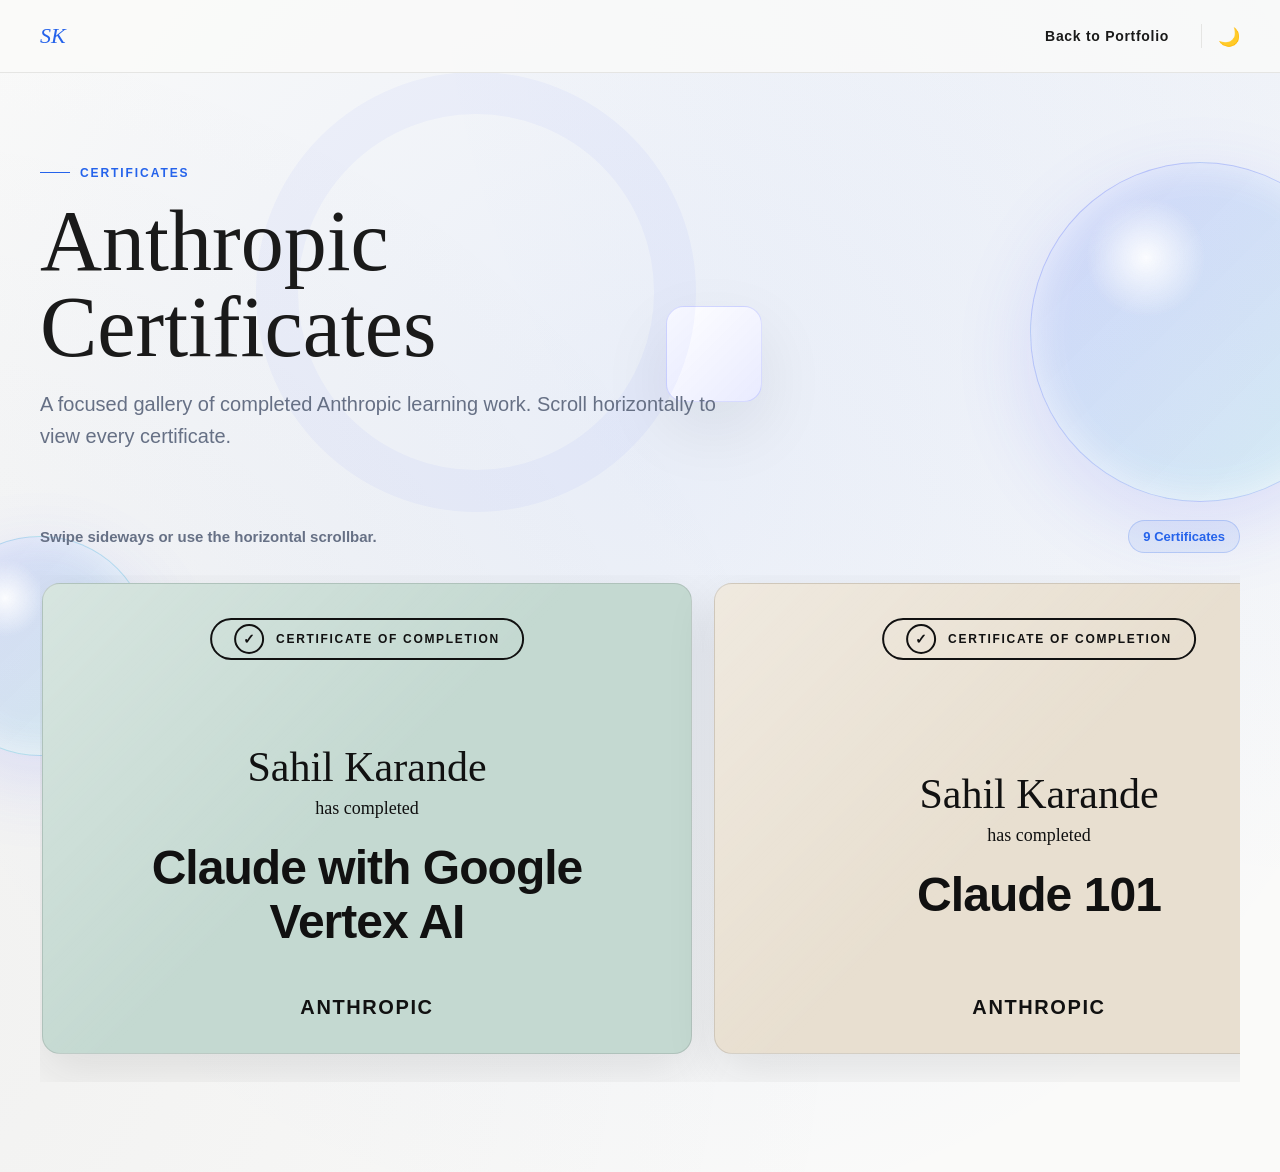
==== certificates.html @ 3f669807 "Initial commit - Portfolio with Dark Mode and Ambient Animations" ====
<!DOCTYPE html>
<html lang="en">
<head>
  <meta charset="UTF-8">
  <meta name="viewport" content="width=device-width, initial-scale=1.0">
  <title>Sahil Karande | Certificates</title>
  <link rel="stylesheet" href="animations.css">
  <style>
    :root {
      --accent: #2563EB;
      --accent-hover: #1d4ed8;
      --background: #fafaf9;
      --surface: #ffffff;
      --surface-strong: #ffffff;
      --border-color: #e5e5e3;
      --border: 1px solid var(--border-color);
      --text-primary: #1a1a1a;
      --text-muted: #667085;
      --radius: 18px;
    }

    [data-theme="dark"] {
      --background: #0b0f19;
      --surface: #121826;
      --surface-strong: #171f31;
      --border-color: #293248;
      --border: 1px solid var(--border-color);
      --text-primary: #f4f7fb;
      --text-muted: #a4adbd;
      --accent: #8b9bff;
      --accent-hover: #b8c1ff;
      --shadow-soft: 0 24px 70px rgba(0, 0, 0, 0.32);
    }
    
    * {
      box-sizing: border-box;
      margin: 0;
      padding: 0;
    }

    html {
      scroll-behavior: smooth;
      scrollbar-color: rgba(37, 99, 235, 0.45) transparent;
    }

    body {
      min-height: 100vh;
      color: var(--text-primary);
      font-family: "Helvetica Neue", Helvetica, Arial, sans-serif;
      overflow-x: hidden;
      -webkit-font-smoothing: antialiased;
    }

    body::before {
      position: fixed;
      inset: -50%;
      z-index: -2;
      background-color: var(--background);
      background-image: 
        radial-gradient(circle at 50% 50%, rgba(37, 99, 235, 0.08) 0%, transparent 50%),
        radial-gradient(circle at 80% 20%, rgba(37, 99, 235, 0.06) 0%, transparent 40%),
        radial-gradient(circle at 20% 80%, rgba(26, 26, 26, 0.04) 0%, transparent 40%);
      background-size: 100% 100%;
      content: "";
      animation: softOrbDrift 25s ease-in-out infinite alternate;
      transform-origin: center;
    }

    @keyframes softOrbDrift {
      0%   { transform: rotate(0deg) scale(1); }
      50%  { transform: rotate(180deg) scale(1.1); }
      100% { transform: rotate(360deg) scale(1); }
    }

    a {
      color: inherit;
      text-decoration: none;
    }

    .container {
      width: 100%;
      max-width: 1600px;
      margin: 0 auto;
      padding: 0 40px;
    }

    .page-nav {
      position: sticky;
      top: 0;
      z-index: 5;
      border-bottom: var(--border);
      background: rgba(250, 250, 249, 0.8);
      
      -webkit-
    }

    .nav-inner {
      display: flex;
      align-items: center;
      justify-content: space-between;
      min-height: 72px;
    }

    .logo {
      color: var(--accent);
      font-family: Georgia, "Times New Roman", serif;
      font-size: 22px;
      font-style: italic;
    }

    .back-link {
      color: var(--text-primary);
      font-size: 14px;
      font-weight: 800;
      letter-spacing: 0.05em;
    }

    .hero {
      padding: 86px 0 46px;
    }

    .label {
      display: inline-flex;
      align-items: center;
      gap: 10px;
      margin-bottom: 18px;
      color: var(--accent);
      font-size: 12px;
      font-weight: 900;
      letter-spacing: 0.16em;
      text-transform: uppercase;
    }

    .label::before {
      width: 30px;
      height: 1px;
      background: currentColor;
      content: "";
    }

    h1 {
      max-width: 760px;
      margin-bottom: 18px;
      font-family: Georgia, "Times New Roman", serif;
      font-size: clamp(44px, 7vw, 86px);
      font-weight: 400;
      line-height: 1;
    }

    .intro {
      max-width: 720px;
      color: var(--text-muted);
      font-size: 20px;
      line-height: 1.6;
    }

    .gallery-shell {
      padding: 22px 0 90px;
    }

    .gallery-top {
      display: flex;
      align-items: center;
      justify-content: space-between;
      gap: 18px;
      margin-bottom: 22px;
    }

    .gallery-top p {
      color: var(--text-muted);
      font-size: 15px;
      font-weight: 700;
    }

    .count {
      padding: 8px 14px;
      border: 1px solid rgba(37, 99, 235, 0.22);
      border-radius: 999px;
      background: rgba(37, 99, 235, 0.08);
      color: var(--accent);
      font-size: 13px;
      font-weight: 900;
      white-space: nowrap;
    }

    .certificate-track {
      display: flex;
      gap: 22px;
      overflow-x: auto;
      padding: 8px 2px 28px;
      scroll-behavior: smooth;
      scroll-padding: 40px;
      scroll-snap-type: x mandatory;
      scrollbar-color: rgba(37, 99, 235, 0.48) rgba(37, 99, 235, 0.08);
      scrollbar-width: thin;
      will-change: scroll-position;
    }

    .certificate-track::-webkit-scrollbar {
      height: 12px;
    }

    .certificate-track::-webkit-scrollbar-track {
      border-radius: 999px;
      background: rgba(37, 99, 235, 0.08);
    }

    .certificate-track::-webkit-scrollbar-thumb {
      border: 3px solid rgba(250, 250, 249, 0.95);
      border-radius: 999px;
      background: rgba(37, 99, 235, 0.52);
      background-clip: padding-box;
    }

    .certificate-page {
      position: relative;
      display: grid;
      flex: 0 0 min(650px, 82vw);
      aspect-ratio: 1.38 / 1;
      align-content: center;
      justify-items: center;
      padding: 42px;
      border: 1px solid rgba(26, 26, 26, 0.12);
      border-radius: var(--radius);
      background:
        linear-gradient(135deg, rgba(255, 255, 255, 0.32), transparent 48%),
        var(--cert-bg, #c4d9d1);
      box-shadow: 0 18px 50px rgba(26, 26, 26, 0.1);
      scroll-snap-align: center;
      overflow: hidden;
      transform: translateZ(0);
      transition: box-shadow 0.2s ease, transform 0.2s ease;
    }

    .certificate-page:hover {
      box-shadow: 0 26px 70px rgba(26, 26, 26, 0.14);
      transform: translateY(-3px) translateZ(0);
    }

    .certificate-badge {
      position: absolute;
      top: 34px;
      left: 50%;
      display: inline-flex;
      align-items: center;
      gap: 12px;
      min-height: 42px;
      padding: 0 22px;
      border: 2px solid #111;
      border-radius: 999px;
      color: #111;
      font-size: 12px;
      font-weight: 900;
      letter-spacing: 0.14em;
      text-transform: uppercase;
      transform: translateX(-50%);
      white-space: nowrap;
    }

    .certificate-badge::before {
      display: grid;
      width: 26px;
      height: 26px;
      place-items: center;
      border: 2px solid #111;
      border-radius: 50%;
      content: "✓";
      font-size: 14px;
      letter-spacing: 0;
    }

    .certificate-person {
      margin: 58px 0 10px;
      color: #111;
      font-family: Georgia, "Times New Roman", serif;
      font-size: clamp(28px, 4vw, 42px);
      line-height: 1;
    }

    .certificate-completed {
      margin-bottom: 22px;
      color: #111;
      font-family: Georgia, "Times New Roman", serif;
      font-size: 18px;
    }

    .certificate-title {
      max-width: 560px;
      color: #111;
      font-size: clamp(28px, 4vw, 48px);
      font-weight: 900;
      letter-spacing: -0.02em;
      line-height: 1.12;
      text-align: center;
    }

    .certificate-footer {
      position: absolute;
      right: 0;
      bottom: 34px;
      left: 0;
      color: #111;
      font-size: 20px;
      font-weight: 900;
      letter-spacing: 0.08em;
      text-align: center;
      text-transform: uppercase;
    }

    /* Force dark text for certificate content even in dark mode */
    [data-theme="dark"] .certificate-page,
    [data-theme="dark"] .certificate-page p,
    [data-theme="dark"] .certificate-page h2,
    [data-theme="dark"] .certificate-page span,
    [data-theme="dark"] .certificate-page div {
      color: #111 !important;
    }

    @media (max-width: 620px) {
      .container {
        padding: 0 22px;
      }

      .hero {
        padding-top: 56px;
      }

      .gallery-top {
        align-items: flex-start;
        flex-direction: column;
      }

      .certificate-page {
        flex-basis: 86vw;
        aspect-ratio: 1.16 / 1;
        padding: 24px;
      }

      .certificate-badge {
        top: 22px;
        max-width: calc(100% - 28px);
        min-height: 36px;
        gap: 7px;
        padding: 0 12px;
        font-size: 8px;
      }

      .certificate-badge::before {
        width: 22px;
        height: 22px;
        font-size: 12px;
      }

      .certificate-title {
        font-size: clamp(24px, 8vw, 34px);
      }

      .certificate-footer {
        bottom: 22px;
        font-size: 15px;
      }
    }

    .theme-toggle {
      display: flex;
      align-items: center;
      justify-content: center;
      gap: 8px;
      margin-left: 16px;
      padding-left: 16px;
      border-left: 1px solid var(--border-color);
      background: none;
      border-right: none;
      border-top: none;
      border-bottom: none;
      cursor: pointer;
      color: var(--text-primary);
      font-size: 18px;
      transition: opacity 0.2s ease;
      padding-top: 2px;
    }
    .theme-toggle:hover {
      opacity: 0.7;
    }

    @media (max-width: 480px) {
      .theme-toggle {
        margin-left: 0;
        padding-left: 0;
        border-left: none;
      }
    }
  </style>

  <script>
    const savedTheme = localStorage.getItem('portfolio-theme') || 'light';
    document.documentElement.setAttribute('data-theme', savedTheme);
    
    document.addEventListener('DOMContentLoaded', () => {
      const themeToggle = document.getElementById('themeToggle');
      if (themeToggle) {
        if (savedTheme === 'dark') {
          themeToggle.innerHTML = '☀️';
        } else {
          themeToggle.innerHTML = '🌙';
        }
        
        themeToggle.addEventListener('click', () => {
          const currentTheme = document.documentElement.getAttribute('data-theme') || 'light';
          const newTheme = currentTheme === 'light' ? 'dark' : 'light';
          document.documentElement.setAttribute('data-theme', newTheme);
          localStorage.setItem('portfolio-theme', newTheme);
          themeToggle.innerHTML = newTheme === 'dark' ? '☀️' : '🌙';
        });
      }
    });
  </script>
</head>
<body>
  <div class="ambient-scene" aria-hidden="true">
    <span class="ambient-orbit orbit-one"></span>
    <span class="ambient-orbit orbit-two"></span>
    <span class="ambient-cube cube-one"></span>
    <span class="ambient-cube cube-two"></span>
    <span class="ambient-ring"></span>
    <span class="dark-wave wave-one"></span>
    <span class="dark-wave wave-two"></span>
    <span class="dark-pulse pulse-one"></span>
    <span class="dark-pulse pulse-two"></span>
  </div>
  <nav class="page-nav">
    <div class="container nav-inner">
      <a class="logo" href="index.html">SK</a>
      <div style="display: flex; align-items: center; gap: 16px;">
        <a class="back-link" href="index.html#certificates">Back to Portfolio</a>
        <button class="theme-toggle" id="themeToggle" aria-label="Toggle Dark Mode">🌙</button>
      </div>
    </div>
  </nav>

  <main>
    <header class="hero">
      <div class="container">
        <p class="label">Certificates</p>
        <h1>Anthropic Certificates</h1>
        <p class="intro">A focused gallery of completed Anthropic learning work. Scroll horizontally to view every certificate.</p>
      </div>
    </header>

    <section class="gallery-shell" aria-label="Anthropic certificate gallery">
      <div class="container">
        <div class="gallery-top">
          <p>Swipe sideways or use the horizontal scrollbar.</p>
          <span class="count">9 Certificates</span>
        </div>
        <div class="certificate-track">
          <article class="certificate-page" style="--cert-bg: #c4d9d1;">
            <div class="certificate-badge">Certificate of Completion</div>
            <p class="certificate-person">Sahil Karande</p>
            <p class="certificate-completed">has completed</p>
            <h2 class="certificate-title">Claude with Google Vertex AI</h2>
            <span class="certificate-footer">Anthropic</span>
          </article>
          <article class="certificate-page" style="--cert-bg: #e8dfd0;">
            <div class="certificate-badge">Certificate of Completion</div>
            <p class="certificate-person">Sahil Karande</p>
            <p class="certificate-completed">has completed</p>
            <h2 class="certificate-title">Claude 101</h2>
            <span class="certificate-footer">Anthropic</span>
          </article>
          <article class="certificate-page" style="--cert-bg: #81956a;">
            <div class="certificate-badge">Certificate of Completion</div>
            <p class="certificate-person">Sahil Karande</p>
            <p class="certificate-completed">has completed</p>
            <h2 class="certificate-title">AI Fluency: Framework &amp; Foundations</h2>
            <span class="certificate-footer">Anthropic</span>
          </article>
          <article class="certificate-page" style="--cert-bg: #cfcedf;">
            <div class="certificate-badge">Certificate of Completion</div>
            <p class="certificate-person">Sahil Karande</p>
            <p class="certificate-completed">has completed</p>
            <h2 class="certificate-title">AI Fluency for students</h2>
            <span class="certificate-footer">Anthropic</span>
          </article>
          <article class="certificate-page" style="--cert-bg: #c2d8d0;">
            <div class="certificate-badge">Certificate of Completion</div>
            <p class="certificate-person">Sahil Karande</p>
            <p class="certificate-completed">has completed</p>
            <h2 class="certificate-title">AI Fluency for nonprofits</h2>
            <span class="certificate-footer">Anthropic</span>
          </article>
          <article class="certificate-page" style="--cert-bg: #72a3d0;">
            <div class="certificate-badge">Certificate of Completion</div>
            <p class="certificate-person">Sahil Karande</p>
            <p class="certificate-completed">has completed</p>
            <h2 class="certificate-title">Introduction to agent skills</h2>
            <span class="certificate-footer">Anthropic</span>
          </article>
          <article class="certificate-page" style="--cert-bg: #c2d8d0;">
            <div class="certificate-badge">Certificate of Completion</div>
            <p class="certificate-person">Sahil Karande</p>
            <p class="certificate-completed">has completed</p>
            <h2 class="certificate-title">Introduction to subagents</h2>
            <span class="certificate-footer">Anthropic</span>
          </article>
          <article class="certificate-page" style="--cert-bg: #cfcedf;">
            <div class="certificate-badge">Certificate of Completion</div>
            <p class="certificate-person">Sahil Karande</p>
            <p class="certificate-completed">has completed</p>
            <h2 class="certificate-title">Introduction to Claude Cowork</h2>
            <span class="certificate-footer">Anthropic</span>
          </article>
          <article class="certificate-page" style="--cert-bg: #c2d8d0;">
            <div class="certificate-badge">Certificate of Completion</div>
            <p class="certificate-person">Sahil Karande</p>
            <p class="certificate-completed">has completed</p>
            <h2 class="certificate-title">Introduction to Model Context Protocol</h2>
            <span class="certificate-footer">Anthropic</span>
          </article>
        </div>
      </div>
    </section>
  </main>
</body>
</html>
---- animations.css ----
/* Ambient Background Animations */
.ambient-scene {
  position: fixed;
  inset: 0;
  z-index: 0;
  overflow: hidden;
  pointer-events: none;
  perspective: 1200px;
}
.ambient-orbit, .ambient-cube, .ambient-ring, .dark-wave, .dark-pulse {
  position: absolute;
  display: block;
  transform-style: preserve-3d;
  will-change: transform;
}
.ambient-orbit {
  border-radius: 999px;
  border: 1px solid rgba(51, 71, 255, 0.16);
  background: radial-gradient(circle at 34% 28%, rgba(255, 255, 255, 0.9), transparent 18%), linear-gradient(135deg, rgba(51, 71, 255, 0.16), rgba(6, 182, 212, 0.12));
  box-shadow: 0 24px 80px rgba(51, 71, 255, 0.13), inset 0 0 38px rgba(255, 255, 255, 0.6);
}
.orbit-one {
  width: 340px; height: 340px; top: 18%; right: -90px;
  animation: ambientFloatOne 18s ease-in-out infinite;
}
.orbit-two {
  width: 220px; height: 220px; left: -70px; bottom: 16%;
  border-color: rgba(6, 182, 212, 0.16);
  animation: ambientFloatTwo 16s ease-in-out infinite;
}
.ambient-cube {
  width: 96px; height: 96px; border: 1px solid rgba(51, 71, 255, 0.16); border-radius: 18px;
  background: linear-gradient(135deg, rgba(255, 255, 255, 0.78), rgba(51, 71, 255, 0.11)), var(--surface);
  box-shadow: 0 26px 70px rgba(16, 24, 40, 0.08);
}
.cube-one { top: 34%; left: 52%; animation: cubeDriftOne 14s ease-in-out infinite; }
.cube-two { right: 14%; bottom: 13%; width: 70px; height: 70px; border-radius: 14px; animation: cubeDriftTwo 17s ease-in-out infinite; }
.ambient-ring {
  width: 440px; height: 440px; left: 20%; top: 8%; border-radius: 50%;
  border: 42px solid rgba(51, 71, 255, 0.035); animation: ringRotate 28s linear infinite;
}

[data-theme="dark"] .ambient-orbit,
[data-theme="dark"] .ambient-cube,
[data-theme="dark"] .ambient-ring {
  opacity: 0.12;
  border-color: rgba(139, 155, 255, 0.08);
  background: transparent;
  box-shadow: none;
}
.dark-wave, .dark-pulse { opacity: 0; }
.dark-wave {
  width: 70vw; height: 70vw; min-width: 620px; min-height: 620px; border-radius: 50%;
  border: 1px solid rgba(139, 155, 255, 0.12);
  background: repeating-conic-gradient(from 0deg, rgba(139, 155, 255, 0.14) 0deg 8deg, transparent 8deg 22deg);
  mask-image: radial-gradient(circle, transparent 0 46%, #000 47% 49%, transparent 50% 100%);
  -webkit-mask-image: radial-gradient(circle, transparent 0 46%, #000 47% 49%, transparent 50% 100%);
}
.wave-one { top: -28vw; right: -18vw; }
.wave-two {
  left: -24vw; bottom: -32vw; border-color: rgba(6, 182, 212, 0.12);
  background: repeating-conic-gradient(from 90deg, rgba(6, 182, 212, 0.12) 0deg 6deg, transparent 6deg 20deg);
}
.dark-pulse {
  width: 14px; height: 14px; border-radius: 50%; background: #8b9bff;
  box-shadow: 0 0 22px rgba(139, 155, 255, 0.82), 0 0 70px rgba(6, 182, 212, 0.34);
}
.pulse-one { top: 28%; left: 12%; }
.pulse-two { right: 16%; bottom: 22%; background: #06b6d4; }
[data-theme="dark"] .dark-wave { opacity: 0.38; }
[data-theme="dark"] .dark-pulse { opacity: 0.78; }
[data-theme="dark"] .wave-one { animation: darkWaveSpin 36s linear infinite; }
[data-theme="dark"] .wave-two { animation: darkWaveSpinReverse 42s linear infinite; }
[data-theme="dark"] .pulse-one { animation: darkPulseDriftOne 13s ease-in-out infinite; }
[data-theme="dark"] .pulse-two { animation: darkPulseDriftTwo 15s ease-in-out infinite; }

@keyframes ambientFloatOne { 0%, 100% { transform: translate(0, 0) rotate(0deg); } 50% { transform: translate(-20px, 30px) rotate(5deg); } }
@keyframes ambientFloatTwo { 0%, 100% { transform: translate(0, 0) rotate(0deg); } 50% { transform: translate(25px, -25px) rotate(-5deg); } }
@keyframes cubeDriftOne { 0%, 100% { transform: translate(0, 0) rotate3d(1, 1, 1, 0deg); } 50% { transform: translate(15px, -20px) rotate3d(1, 1, 1, 15deg); } }
@keyframes cubeDriftTwo { 0%, 100% { transform: translate(0, 0) rotate3d(-1, 1, 0, 0deg); } 50% { transform: translate(-10px, 15px) rotate3d(-1, 1, 0, -12deg); } }
@keyframes ringRotate { 0% { transform: rotate(0deg) scale(1); } 50% { transform: rotate(180deg) scale(1.05); } 100% { transform: rotate(360deg) scale(1); } }
@keyframes darkWaveSpin { 0% { transform: rotate(0deg); } 100% { transform: rotate(360deg); } }
@keyframes darkWaveSpinReverse { 0% { transform: rotate(360deg); } 100% { transform: rotate(0deg); } }
@keyframes darkPulseDriftOne { 0%, 100% { transform: translate(0, 0) scale(1); opacity: 0.78; } 50% { transform: translate(20px, 15px) scale(1.2); opacity: 1; } }
@keyframes darkPulseDriftTwo { 0%, 100% { transform: translate(0, 0) scale(1); opacity: 0.78; } 50% { transform: translate(-15px, -20px) scale(1.3); opacity: 1; } }

@media (max-width: 768px) {
  .orbit-one { width: 240px; height: 240px; right: -110px; }
  .orbit-two { width: 180px; height: 180px; }
  .ambient-ring { width: 320px; height: 320px; border-width: 30px; left: 4%; }
}
@media (max-width: 480px) {
  .ambient-scene { opacity: 0.55; }
  .cube-one { left: 72%; }
  .cube-two { display: none; }
}

/* Ensure content stays above the ambient scene */
.site-nav, main {
  position: relative;
  z-index: 1;
}

body {
  position: relative;
  overflow-x: hidden;
}
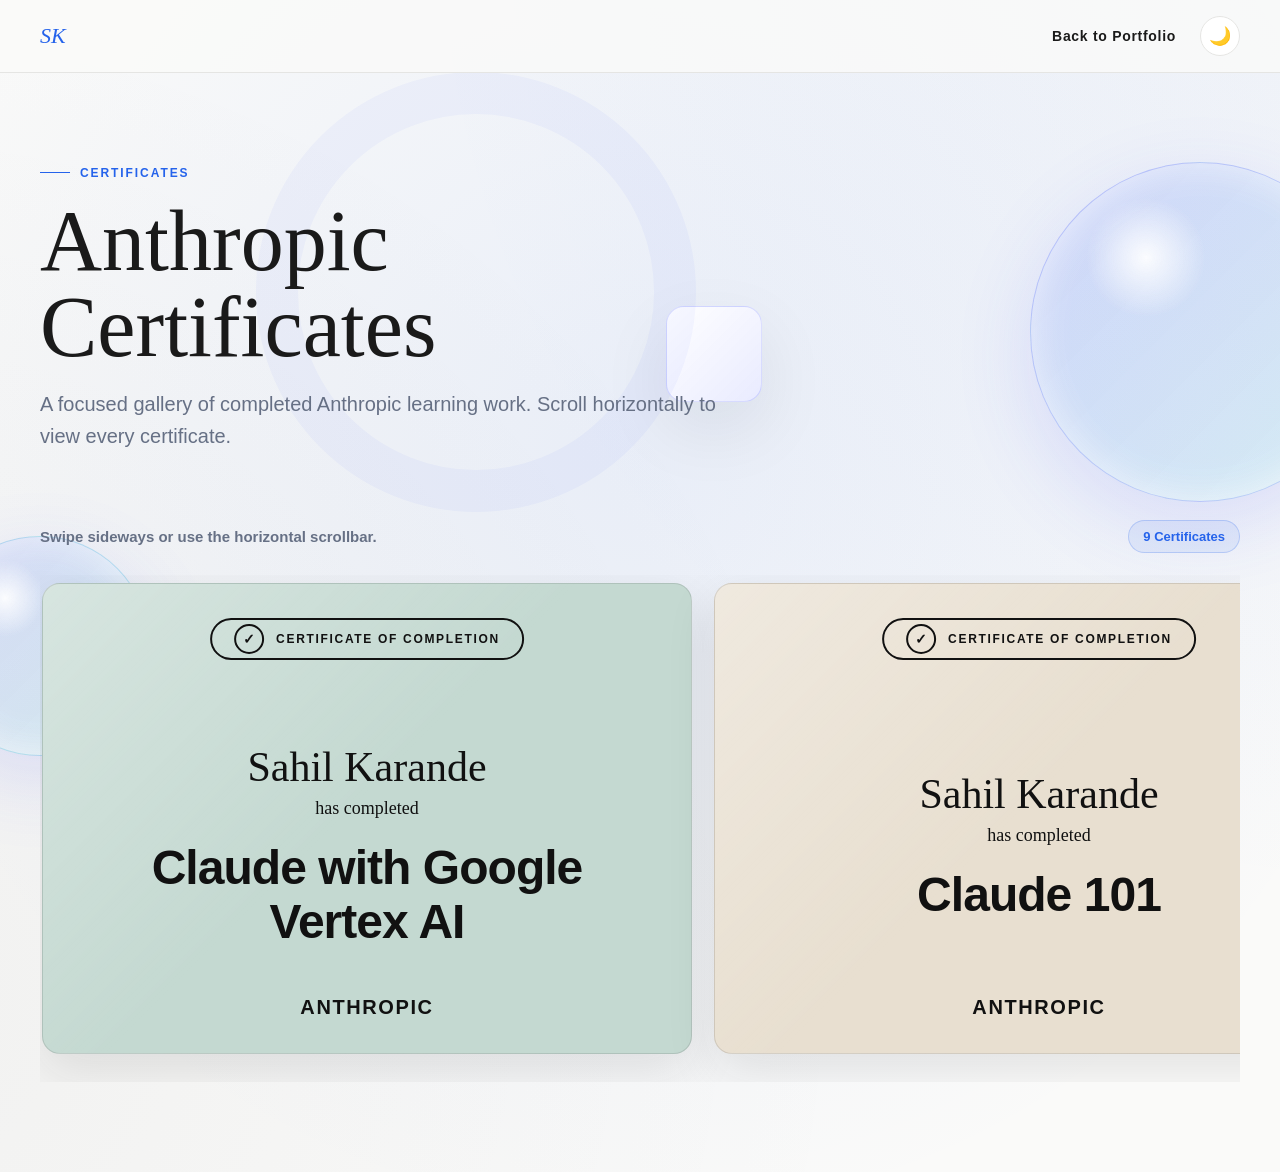
==== commit 16fcf0b9: "Ensure dark mode toggle is always visible and styled correctly on mobile across all pages" ====
--- a/certificates.html
+++ b/certificates.html
@@ -331,9 +331,10 @@
       }
 
       .certificate-page {
-        flex-basis: 86vw;
-        aspect-ratio: 1.16 / 1;
         padding: 24px;
+        flex-basis: 88vw;
+        aspect-ratio: auto;
+        min-height: 340px;
       }
 
       .certificate-badge {
@@ -352,43 +353,55 @@
       }
 
       .certificate-title {
-        font-size: clamp(24px, 8vw, 34px);
+        font-size: 24px;
+        margin-top: 24px;
       }
 
       .certificate-footer {
-        bottom: 22px;
-        font-size: 15px;
-      }
-    }
-
-    .theme-toggle {
+        bottom: 18px;
+        font-size: 13px;
+      }
+    }
+
+        .theme-toggle {
       display: flex;
       align-items: center;
       justify-content: center;
-      gap: 8px;
-      margin-left: 16px;
-      padding-left: 16px;
-      border-left: 1px solid var(--border-color);
-      background: none;
-      border-right: none;
-      border-top: none;
-      border-bottom: none;
+      width: 40px;
+      height: 40px;
+      border-radius: 50%;
+      background: var(--surface-strong);
+      border: 1px solid var(--border-color);
       cursor: pointer;
       color: var(--text-primary);
       font-size: 18px;
-      transition: opacity 0.2s ease;
-      padding-top: 2px;
+      transition: all 0.2s ease;
+      margin-left: 8px;
+    }
+    .theme-toggle:hover {
+      background: var(--border-color);
+      transform: scale(1.05);
+    }
+    @media (max-width: 768px) {
+      .theme-toggle { width: 36px; height: 36px; font-size: 16px; }
     }
     .theme-toggle:hover {
       opacity: 0.7;
     }
 
+    
+    .mobile-text { display: none; }
     @media (max-width: 480px) {
-      .theme-toggle {
-        margin-left: 0;
-        padding-left: 0;
-        border-left: none;
-      }
+      .desktop-text { display: none; }
+      .mobile-text { display: inline; }
+    }
+  
+    /* Global Fix */
+    html, body {
+      max-width: 100%;
+      overflow-x: hidden;
+      position: relative;
+      width: 100%;
     }
   </style>
 
@@ -432,7 +445,10 @@
     <div class="container nav-inner">
       <a class="logo" href="index.html">SK</a>
       <div style="display: flex; align-items: center; gap: 16px;">
-        <a class="back-link" href="index.html#certificates">Back to Portfolio</a>
+        <a class="back-link" href="index.html#certificates">
+          <span class="desktop-text">Back to Portfolio</span>
+          <span class="mobile-text">Back</span>
+        </a>
         <button class="theme-toggle" id="themeToggle" aria-label="Toggle Dark Mode">🌙</button>
       </div>
     </div>
--- a/animations.css
+++ b/animations.css
@@ -85,23 +85,36 @@
 @keyframes darkPulseDriftTwo { 0%, 100% { transform: translate(0, 0) scale(1); opacity: 0.78; } 50% { transform: translate(-15px, -20px) scale(1.3); opacity: 1; } }
 
 @media (max-width: 768px) {
-  .orbit-one { width: 240px; height: 240px; right: -110px; }
-  .orbit-two { width: 180px; height: 180px; }
-  .ambient-ring { width: 320px; height: 320px; border-width: 30px; left: 4%; }
+  .orbit-one { width: 180px; height: 180px; right: -60px; top: 10%; }
+  .orbit-two { width: 140px; height: 140px; left: -50px; bottom: 10%; }
+  .ambient-ring { width: 240px; height: 240px; border-width: 20px; left: 0%; top: 2%; }
+  .cube-one { width: 50px; height: 50px; }
+  .dark-wave { width: 90vw; height: 90vw; min-width: 300px; min-height: 300px; }
+  .wave-one { top: -15vw; right: -10vw; }
+  .wave-two { left: -15vw; bottom: -15vw; }
 }
+
 @media (max-width: 480px) {
-  .ambient-scene { opacity: 0.55; }
-  .cube-one { left: 72%; }
-  .cube-two { display: none; }
+  .ambient-scene { opacity: 0.35; }
+  .orbit-one { width: 140px; height: 140px; right: -70px; }
+  .orbit-two { width: 100px; height: 100px; left: -60px; }
+  .ambient-cube { display: none; }
+  .ambient-ring { display: none; }
+  .dark-pulse { display: none; }
+  .dark-wave { width: 120vw; height: 120vw; opacity: 0.25; }
 }
 
 /* Ensure content stays above the ambient scene */
-.site-nav, main {
+.site-nav, main, .page-nav {
   position: relative;
-  z-index: 1;
+  z-index: 10;
 }
 
-body {
+html, body {
+  max-width: 100%;
+  overflow-x: hidden;
   position: relative;
-  overflow-x: hidden;
+  width: 100%;
+  margin: 0;
+  padding: 0;
 }
